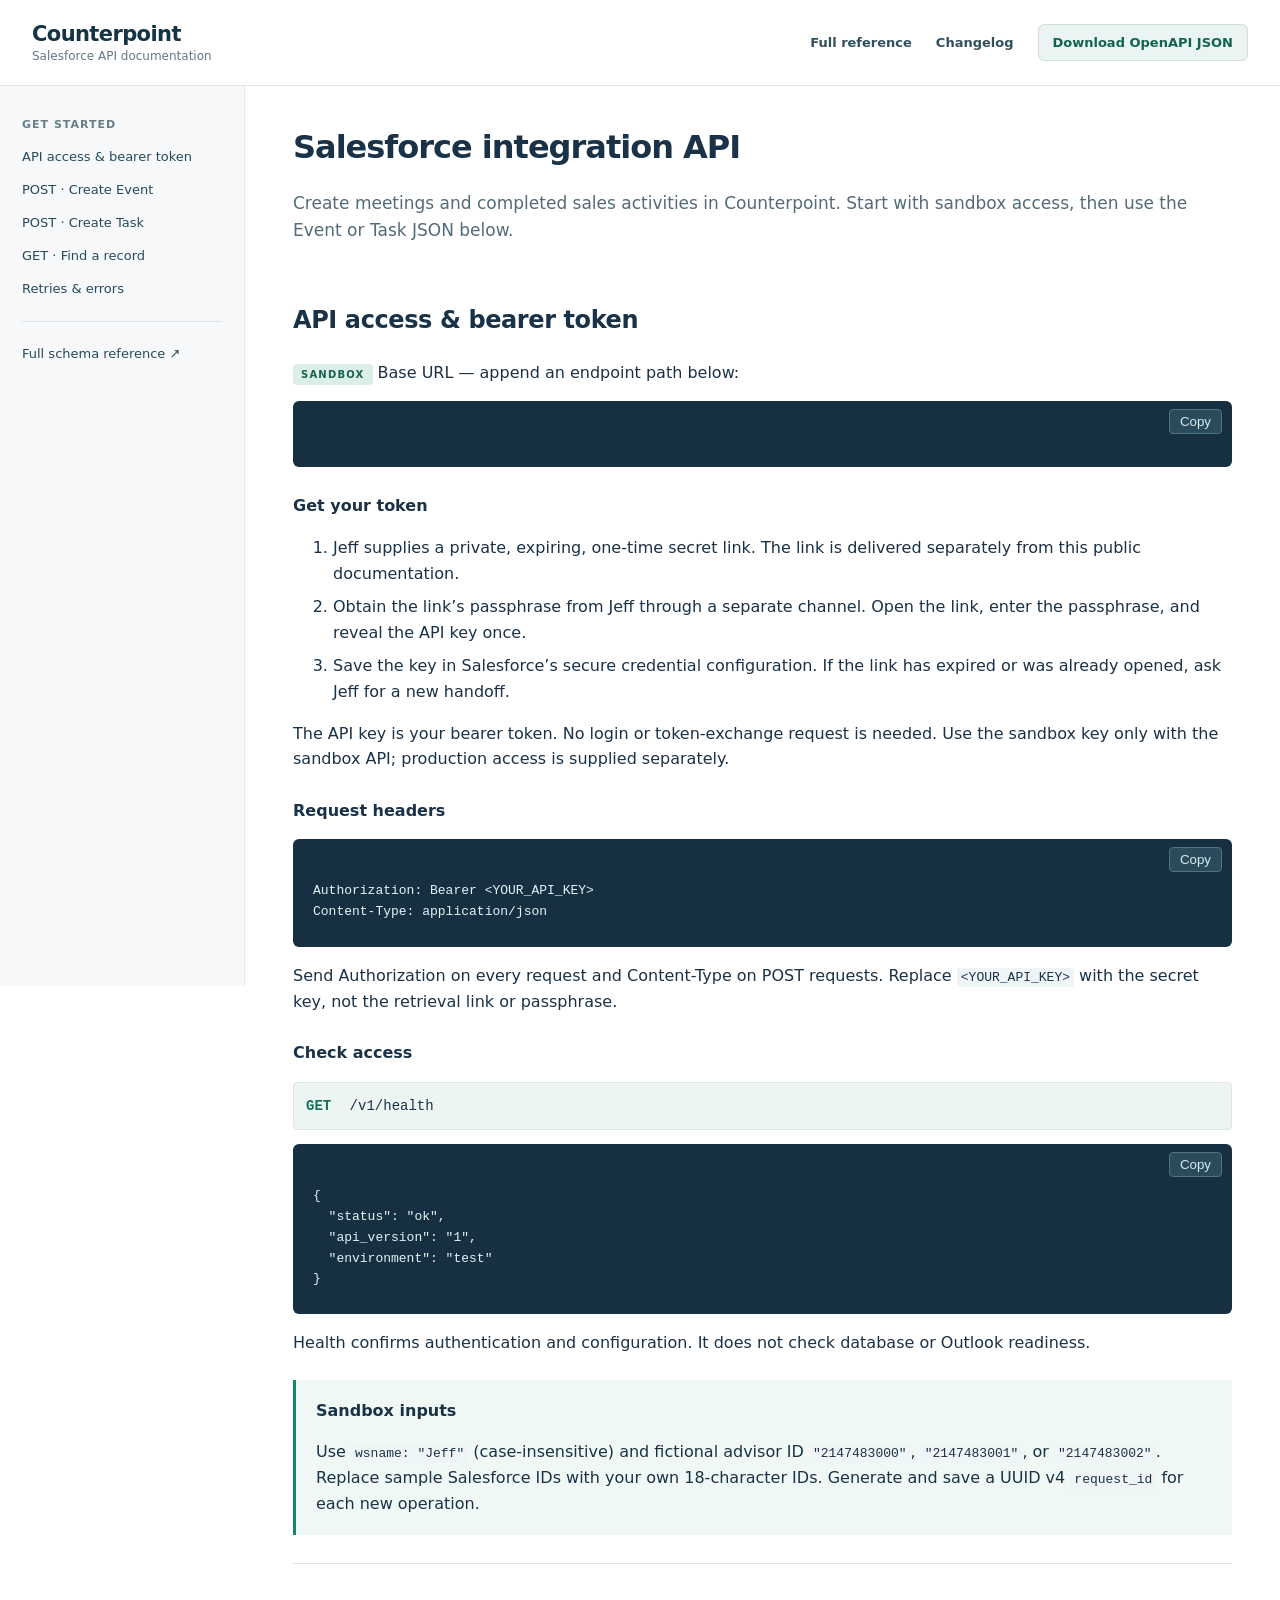
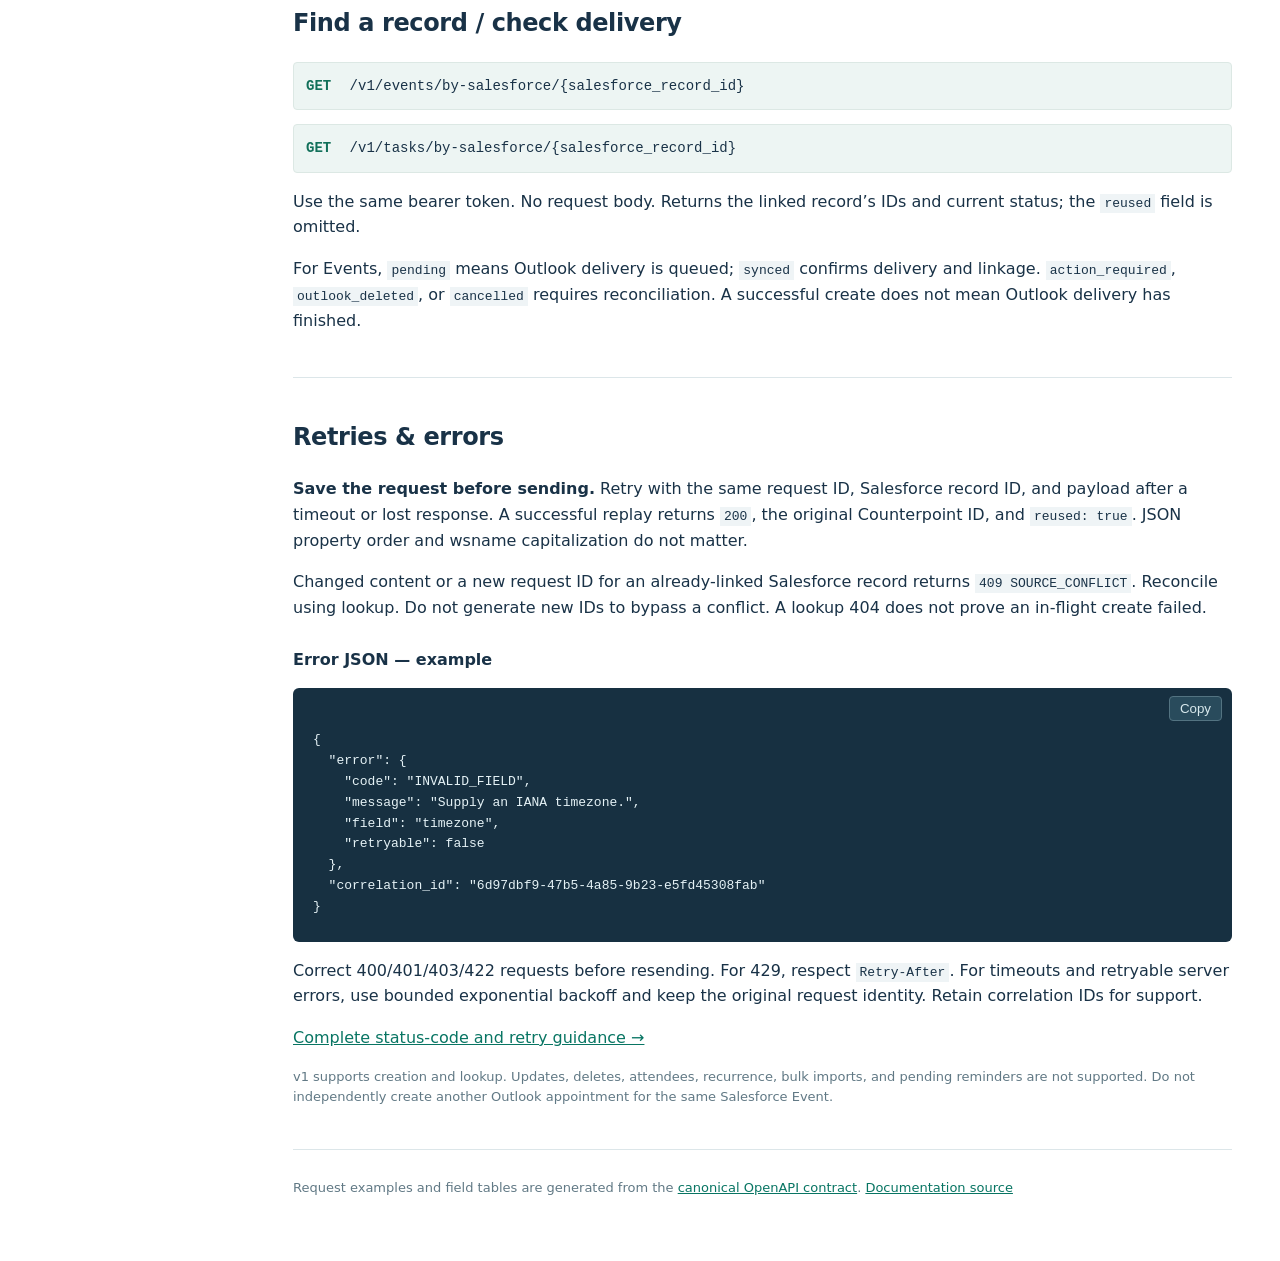
==== quickstart.template.html @ c5f01137 "Make API request JSON and secure token access easy to find" ====
<!doctype html>
<html lang="en"><head><meta charset="utf-8"><meta name="viewport" content="width=device-width,initial-scale=1"><title>Counterpoint Salesforce API</title><link rel="icon" href="data:,"><link rel="stylesheet" href="site.css"></head><body>
<header class="topbar"><a class="brand" href="./">Counterpoint <span>Salesforce API documentation</span></a><nav aria-label="Documentation"><a href="reference.html">Full reference</a><a href="changelog.html">Changelog</a><a class="download" href="openapi.json" download>Download OpenAPI JSON</a></nav></header>
<div class="docs-layout"><aside class="quick-nav"><strong>GET STARTED</strong><a href="#access">API access &amp; bearer token</a><a href="#events">POST · Create Event</a><a href="#tasks">POST · Create Task</a><a href="#status">GET · Find a record</a><a href="#errors">Retries &amp; errors</a><hr><a href="reference.html">Full schema reference ↗</a></aside>
<main class="quick-main"><h1>Salesforce integration API</h1><p class="intro">Create meetings and completed sales activities in Counterpoint. Start with sandbox access, then use the Event or Task JSON below.</p>
<section id="access"><h2>API access &amp; bearer token</h2><p><span class="badge">SANDBOX</span> Base URL — append an endpoint path below:</p><div class="code"><button type="button" class="copy">Copy</button><pre><code><!-- BASE --></code></pre></div>
<h3>Get your token</h3><ol><li>Jeff supplies a private, expiring, one-time secret link. The link is delivered separately from this public documentation.</li><li>Obtain the link’s passphrase from Jeff through a separate channel. Open the link, enter the passphrase, and reveal the API key once.</li><li>Save the key in Salesforce’s secure credential configuration. If the link has expired or was already opened, ask Jeff for a new handoff.</li></ol><p>The API key is your bearer token. No login or token-exchange request is needed. Use the sandbox key only with the sandbox API; production access is supplied separately.</p>
<h3>Request headers</h3><div class="code"><button type="button" class="copy">Copy</button><pre><code>Authorization: Bearer &lt;YOUR_API_KEY&gt;
Content-Type: application/json</code></pre></div><p>Send Authorization on every request and Content-Type on POST requests. Replace <code>&lt;YOUR_API_KEY&gt;</code> with the secret key, not the retrieval link or passphrase.</p>
<h3>Check access</h3><p class="endpoint"><b>GET</b> /v1/health</p><div class="code"><button type="button" class="copy">Copy</button><pre><code>{
  "status": "ok",
  "api_version": "1",
  "environment": "test"
}</code></pre></div><p>Health confirms authentication and configuration. It does not check database or Outlook readiness.</p>
<div class="notice"><strong>Sandbox inputs</strong><p>Use <code>wsname: "Jeff"</code> (case-insensitive) and fictional advisor ID <code>"2147483000"</code>, <code>"2147483001"</code>, or <code>"2147483002"</code>. Replace sample Salesforce IDs with your own 18-character IDs. Generate and save a UUID v4 <code>request_id</code> for each new operation.</p></div></section>
<!-- ENDPOINTS -->
<section id="status"><h2>Find a record / check delivery</h2><p class="endpoint"><b>GET</b> /v1/events/by-salesforce/{salesforce_record_id}</p><p class="endpoint"><b>GET</b> /v1/tasks/by-salesforce/{salesforce_record_id}</p><p>Use the same bearer token. No request body. Returns the linked record’s IDs and current status; the <code>reused</code> field is omitted.</p><p>For Events, <code>pending</code> means Outlook delivery is queued; <code>synced</code> confirms delivery and linkage. <code>action_required</code>, <code>outlook_deleted</code>, or <code>cancelled</code> requires reconciliation. A successful create does not mean Outlook delivery has finished.</p></section>
<section id="errors"><h2>Retries &amp; errors</h2><p><strong>Save the request before sending.</strong> Retry with the same request ID, Salesforce record ID, and payload after a timeout or lost response. A successful replay returns <code>200</code>, the original Counterpoint ID, and <code>reused: true</code>. JSON property order and wsname capitalization do not matter.</p><p>Changed content or a new request ID for an already-linked Salesforce record returns <code>409 SOURCE_CONFLICT</code>. Reconcile using lookup. Do not generate new IDs to bypass a conflict. A lookup 404 does not prove an in-flight create failed.</p><h3>Error JSON — example</h3><div class="code"><button type="button" class="copy">Copy</button><pre><code>{
  "error": {
    "code": "INVALID_FIELD",
    "message": "Supply an IANA timezone.",
    "field": "timezone",
    "retryable": false
  },
  "correlation_id": "6d97dbf9-47b5-4a85-9b23-e5fd45308fab"
}</code></pre></div><p>Correct 400/401/403/422 requests before resending. For 429, respect <code>Retry-After</code>. For timeouts and retryable server errors, use bounded exponential backoff and keep the original request identity. Retain correlation IDs for support.</p><p><a href="reference.html#section/Errors-and-retries">Complete status-code and retry guidance →</a></p><p class="muted">v1 supports creation and lookup. Updates, deletes, attendees, recurrence, bulk imports, and pending reminders are not supported. Do not independently create another Outlook appointment for the same Salesforce Event.</p></section>
<footer>Request examples and field tables are generated from the <a href="openapi.json">canonical OpenAPI contract</a>. <a href="https://github.com/calioasis/counterpoint-api-docs">Documentation source</a></footer></main></div><script src="quickstart.js"></script></body></html>
---- site.css ----
*{box-sizing:border-box}body{margin:0;color:#193247;background:#fff;font-family:system-ui,-apple-system,BlinkMacSystemFont,"Segoe UI",sans-serif}.topbar{display:flex;align-items:center;justify-content:space-between;gap:20px;padding:22px 32px;border-bottom:1px solid #dce6e9;background:#fff}.brand{font-size:21px;font-weight:750;letter-spacing:-.6px;color:#123445;text-decoration:none}.brand span{font-size:12px;font-weight:500;letter-spacing:0;color:#647681;display:block;margin-top:3px}nav{display:flex;gap:24px;align-items:center}nav a{color:#31505f;font-size:13px;font-weight:600;text-decoration:none}nav a:hover{text-decoration:underline}.download{padding:10px 14px;background:#eaf4f2;border:1px solid #cfdfda;border-radius:6px;color:#126352}.release{display:flex;gap:16px;align-items:center;padding:14px 32px;background:#f4f8f9;font-size:13px;border-bottom:1px solid #e2e9ed}.badge{font-size:10px;letter-spacing:1.2px;font-weight:750;color:#166450;background:#dceee8;padding:5px 8px;border-radius:4px}.release-note{margin-left:auto;color:#657a86}.loading{padding:40px}.article{max-width:850px;margin:64px auto;padding:0 28px;line-height:1.75}.article h1{font-size:40px;letter-spacing:-1.5px;line-height:1.15}.article h2{margin-top:36px}.article a{color:#137864}.article code{font-size:14px;background:#f1f5f7;padding:2px 5px;border-radius:3px}.meta{color:#667d87;font-size:14px}@media(max-width:700px){.topbar{padding:18px;align-items:flex-start;flex-direction:column;gap:16px}nav{gap:18px;flex-wrap:wrap}.release{padding:12px 18px;flex-wrap:wrap;gap:10px}.release-note{display:none}.article{margin-top:32px}.article h1{font-size:32px}}.docs-layout{display:grid;grid-template-columns:245px minmax(0,1fr);max-width:1440px;margin:auto}.quick-nav{position:sticky;top:0;align-self:start;padding:32px 22px;display:flex;flex-direction:column;gap:18px;font-size:13px;height:100vh;background:#f6f8fa;border-right:1px solid #e2e9ed}.quick-nav strong{font-size:11px;letter-spacing:1px;color:#687d88}.quick-nav a{color:#254a5b;text-decoration:none}.quick-nav a:hover{color:#137864;text-decoration:underline}.quick-nav hr{width:100%;border:0;border-top:1px solid #dde5ea}.quick-main{padding:36px 48px;max-width:1100px;min-width:0;line-height:1.6}.quick-main h1{font-size:32px;letter-spacing:-1px;margin:0 0 10px}.intro{font-size:17px;color:#526b78}.quick-main section{padding:20px 0 28px;border-bottom:1px solid #dce6e9;scroll-margin-top:20px}.quick-main h2{font-size:24px;letter-spacing:-.4px}.quick-main h3{font-size:16px;margin-top:26px}.quick-main a{color:#087563}.quick-main p code,.quick-main li code,td code{font-size:13px;overflow-wrap:anywhere;background:#eff4f6;padding:2px 4px}.code{position:relative;background:#173041;color:#e5f2f6;border-radius:6px;margin:12px 0;overflow:hidden}.code pre{overflow:auto;margin:0;padding:24px 20px;font-size:13px;line-height:1.6;padding-top:42px}.copy{position:absolute;right:10px;top:8px;color:#d8e9ed;background:#294b5c;border:1px solid #537381;border-radius:4px;cursor:pointer;padding:4px 10px}.endpoint{font-family:ui-monospace,monospace;font-size:14px;overflow-wrap:anywhere;padding:12px;background:#edf5f3;border:1px solid #dce8e4;border-radius:4px}.endpoint b{color:#12705a;margin-right:10px}.table-wrap{overflow-x:auto}table{border-collapse:collapse;width:100%;font-size:13px;text-align:left}td,th{border-bottom:1px solid #dfe7eb;padding:12px 10px;vertical-align:top}th{background:#f5f8fa}td:last-child{min-width:200px;overflow-wrap:anywhere}.notice{padding:18px 20px;border-left:3px solid #16856e;background:#eff8f5;margin-top:24px}.notice p{margin-bottom:0}.muted,footer{color:#617985;font-size:13px}footer{padding:28px 0}li{margin:8px 0}@media(max-width:850px){.docs-layout{grid-template-columns:1fr}.quick-nav{position:static;height:auto;border-right:0;border-bottom:1px solid #dfe7eb;display:flex;flex-direction:row;flex-wrap:wrap;padding:20px}.quick-nav strong,.quick-nav hr{display:none}.quick-main{padding:26px 20px}.quick-main h1{font-size:28px}}
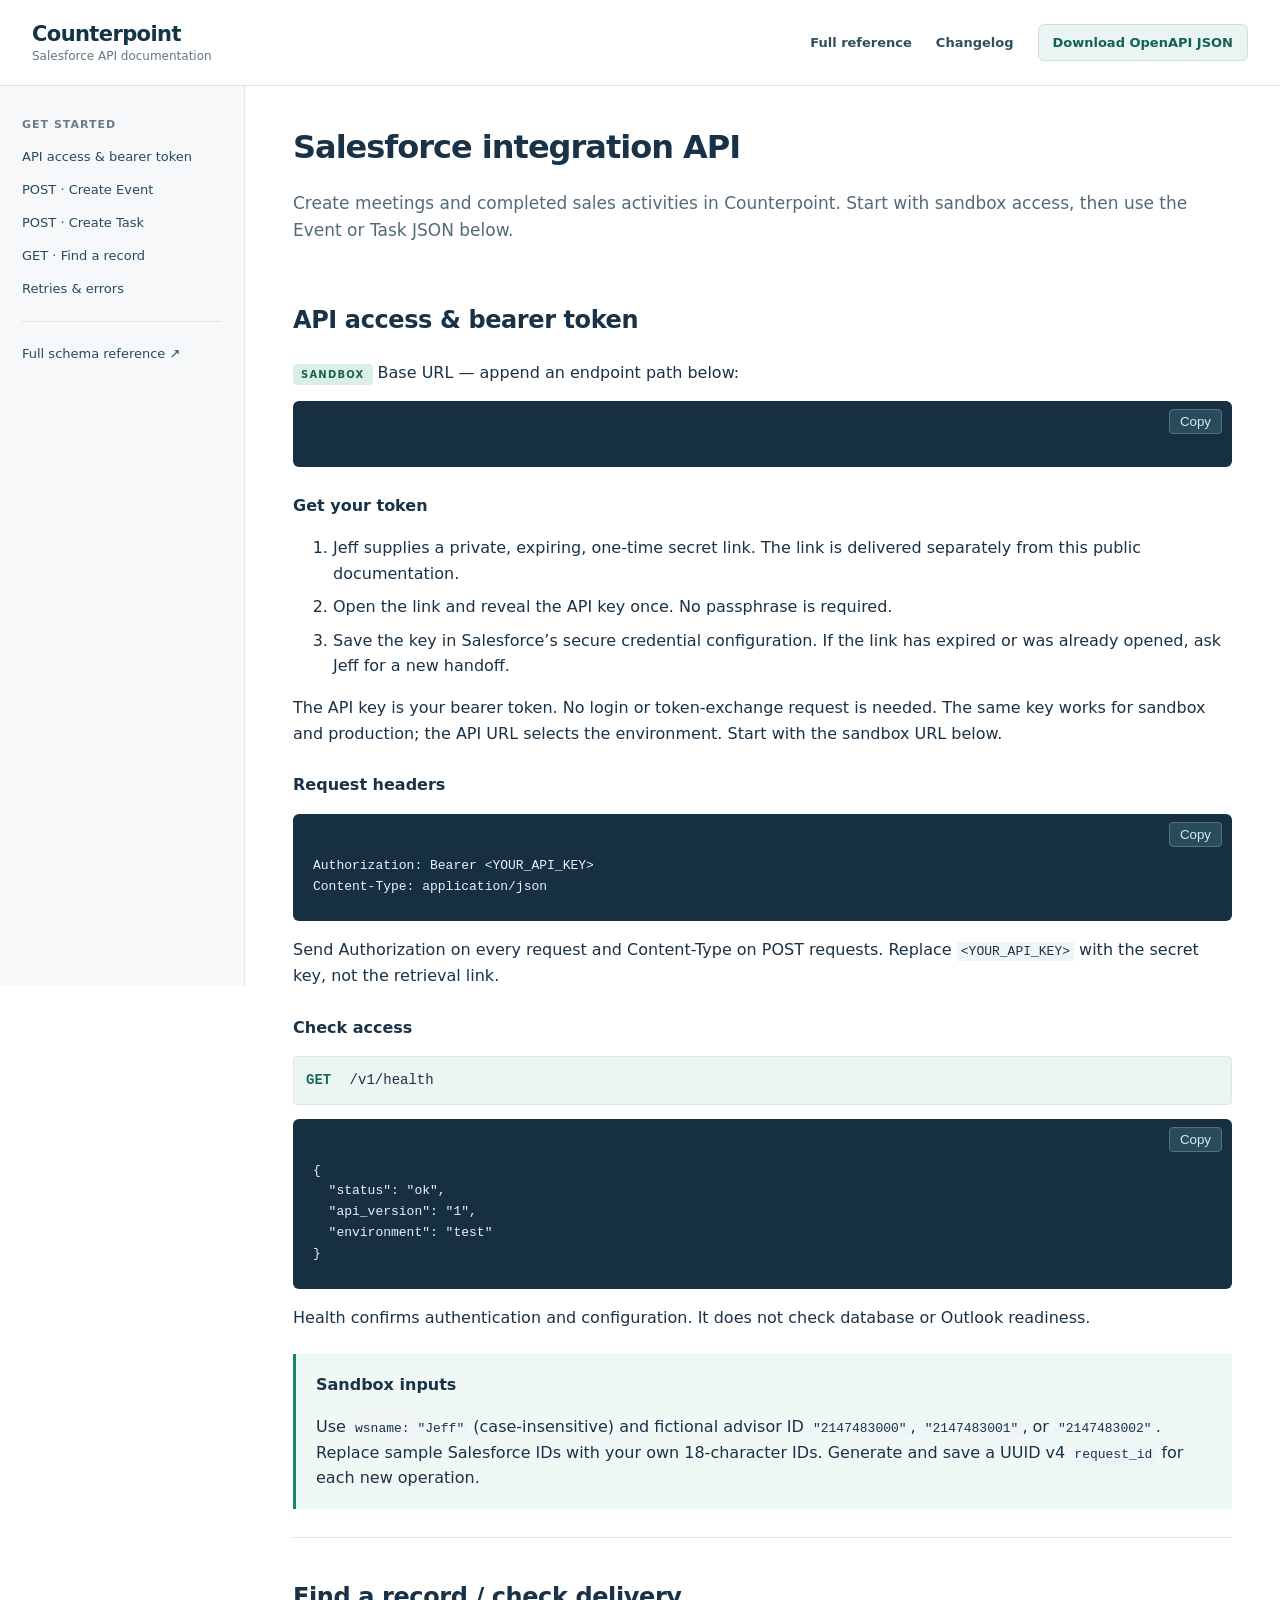
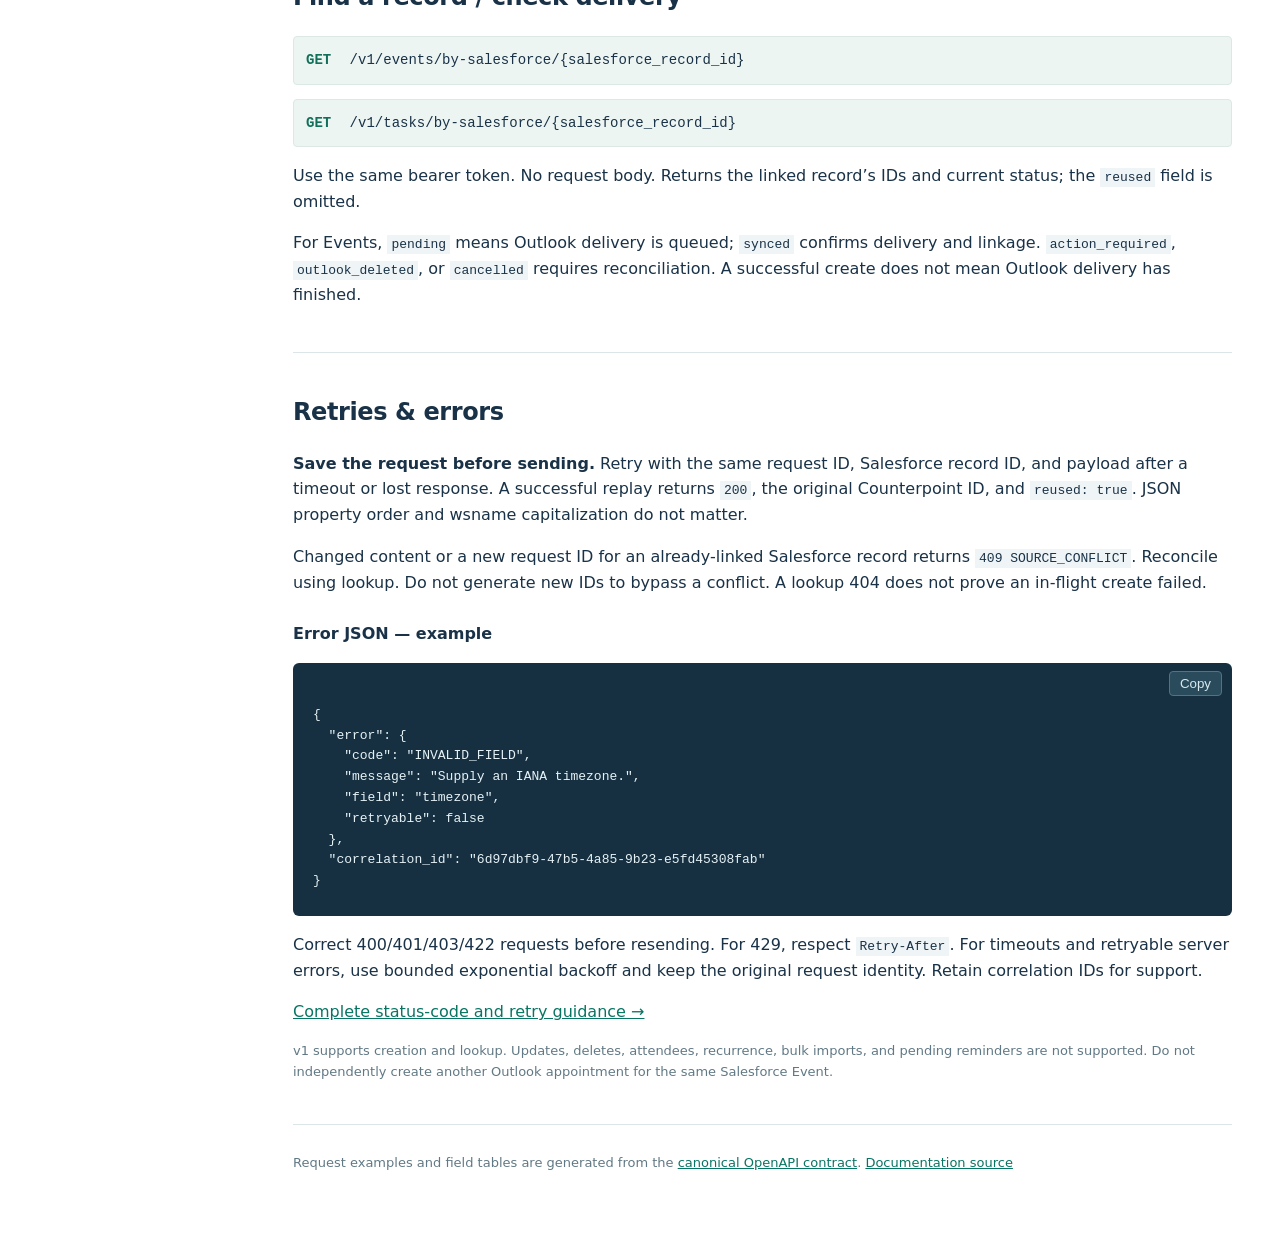
==== commit 2324d5c0: "Document shared bearer credential and simple key retrieval" ====
--- a/quickstart.template.html
+++ b/quickstart.template.html
@@ -4,9 +4,9 @@
 <div class="docs-layout"><aside class="quick-nav"><strong>GET STARTED</strong><a href="#access">API access &amp; bearer token</a><a href="#events">POST · Create Event</a><a href="#tasks">POST · Create Task</a><a href="#status">GET · Find a record</a><a href="#errors">Retries &amp; errors</a><hr><a href="reference.html">Full schema reference ↗</a></aside>
 <main class="quick-main"><h1>Salesforce integration API</h1><p class="intro">Create meetings and completed sales activities in Counterpoint. Start with sandbox access, then use the Event or Task JSON below.</p>
 <section id="access"><h2>API access &amp; bearer token</h2><p><span class="badge">SANDBOX</span> Base URL — append an endpoint path below:</p><div class="code"><button type="button" class="copy">Copy</button><pre><code><!-- BASE --></code></pre></div>
-<h3>Get your token</h3><ol><li>Jeff supplies a private, expiring, one-time secret link. The link is delivered separately from this public documentation.</li><li>Obtain the link’s passphrase from Jeff through a separate channel. Open the link, enter the passphrase, and reveal the API key once.</li><li>Save the key in Salesforce’s secure credential configuration. If the link has expired or was already opened, ask Jeff for a new handoff.</li></ol><p>The API key is your bearer token. No login or token-exchange request is needed. Use the sandbox key only with the sandbox API; production access is supplied separately.</p>
+<h3>Get your token</h3><ol><li>Jeff supplies a private, expiring, one-time secret link. The link is delivered separately from this public documentation.</li><li>Open the link and reveal the API key once. No passphrase is required.</li><li>Save the key in Salesforce’s secure credential configuration. If the link has expired or was already opened, ask Jeff for a new handoff.</li></ol><p>The API key is your bearer token. No login or token-exchange request is needed. The same key works for sandbox and production; the API URL selects the environment. Start with the sandbox URL below.</p>
 <h3>Request headers</h3><div class="code"><button type="button" class="copy">Copy</button><pre><code>Authorization: Bearer &lt;YOUR_API_KEY&gt;
-Content-Type: application/json</code></pre></div><p>Send Authorization on every request and Content-Type on POST requests. Replace <code>&lt;YOUR_API_KEY&gt;</code> with the secret key, not the retrieval link or passphrase.</p>
+Content-Type: application/json</code></pre></div><p>Send Authorization on every request and Content-Type on POST requests. Replace <code>&lt;YOUR_API_KEY&gt;</code> with the secret key, not the retrieval link.</p>
 <h3>Check access</h3><p class="endpoint"><b>GET</b> /v1/health</p><div class="code"><button type="button" class="copy">Copy</button><pre><code>{
   "status": "ok",
   "api_version": "1",
